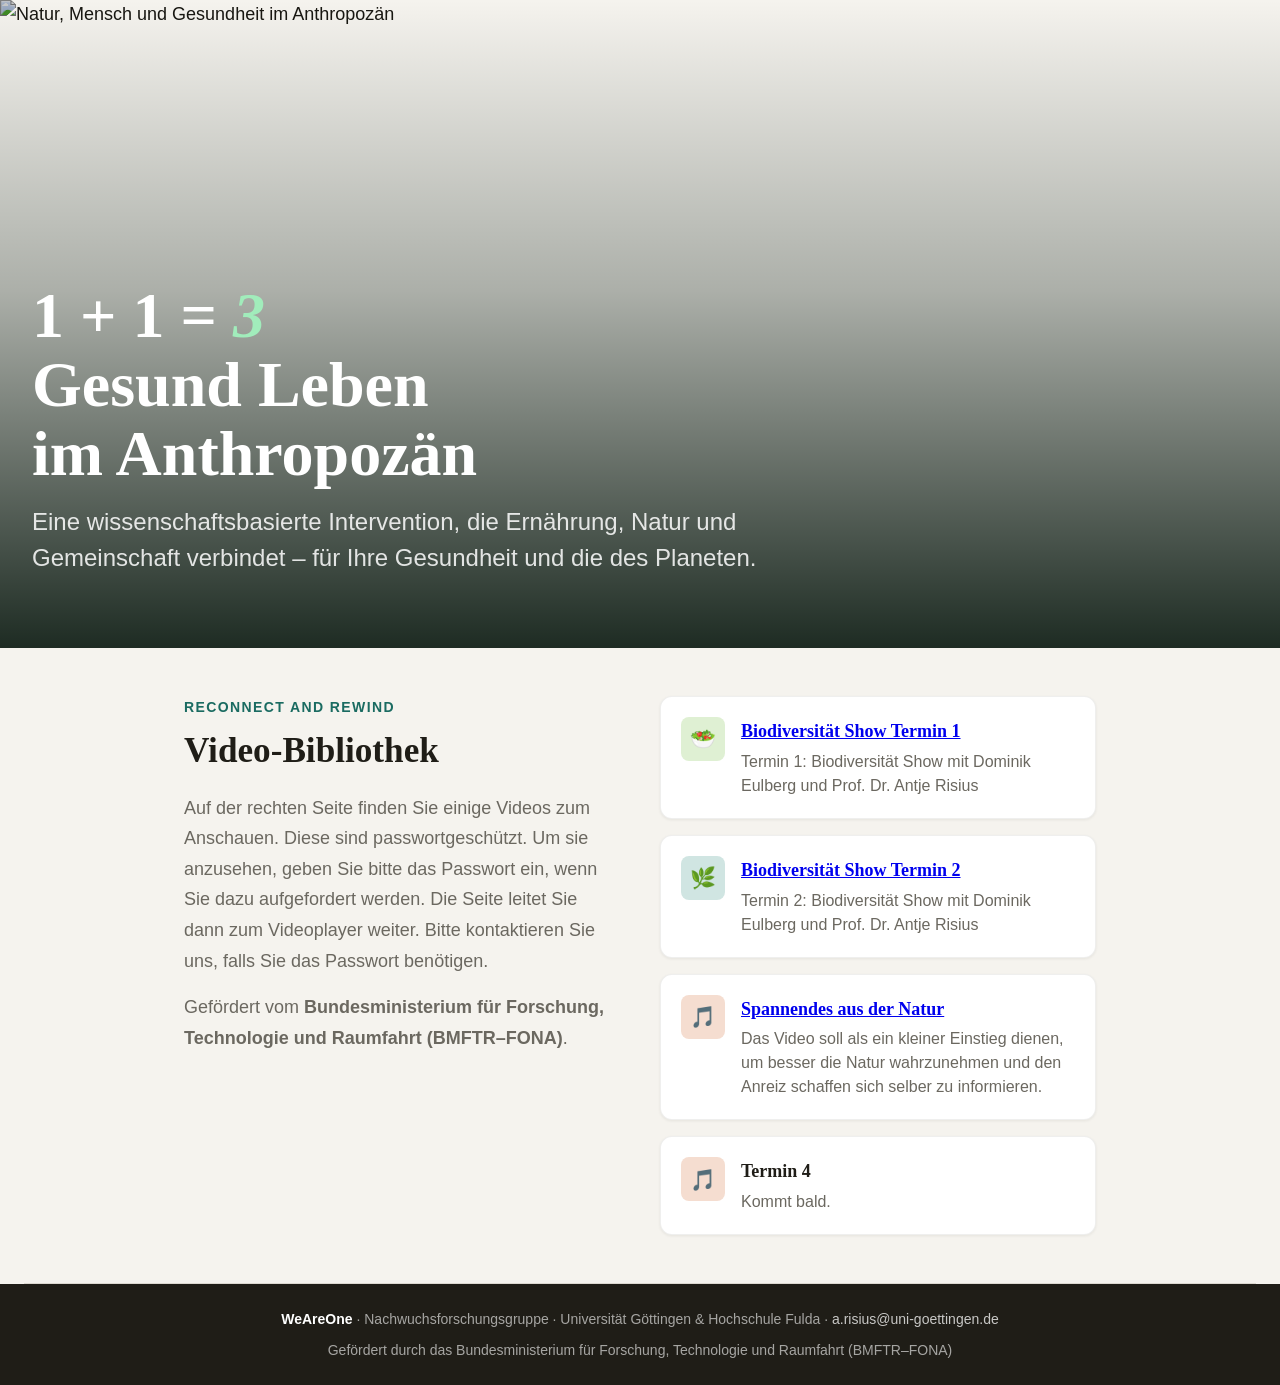
==== content.html @ caf9d74c "video desc" ====
<!DOCTYPE html>
<html lang="de" data-theme="light">
<head>
<meta charset="UTF-8">
<meta name="viewport" content="width=device-width, initial-scale=1.0">
<title>WeAreOne – Gesundheitsintervention</title>
<link href="https://api.fontshare.com/v2/css?f[]=satoshi@400,500,700&f[]=zodiak@400,700&display=swap" rel="stylesheet">
<link rel="stylesheet" href="style.css" />
</head>
<body>



<!-- HERO -->
<header class="hero">
  <img src="https://user-gen-media-assets.s3.amazonaws.com/seedream_images/252a7ba7-819b-456a-b2bd-423b9c95c15f.png"
       alt="Natur, Mensch und Gesundheit im Anthropozän" width="1600" height="900" loading="eager" class="hero-img">
  <div class="hero-overlay"></div>
  <div class="hero-content">
    <h1 class="hero-title">1 + 1 = <em>3</em><br>Gesund Leben<br>im Anthropozän</h1>
    <p class="hero-subtitle">
      Eine wissenschaftsbasierte Intervention, die Ernährung, Natur und Gemeinschaft verbindet –
      für Ihre Gesundheit und die des Planeten.
    </p>
  </div>
</header>


<!-- INTRO SECTION -->
<section class="section">
  <div class="container">
    <div class="intro-grid">
      <div>
        <p class="intro-label">Reconnect and Rewind</p>
        <h2 class="intro-heading">Video-Bibliothek</h2>
        <p class="intro-body">
          Auf der rechten Seite finden Sie einige Videos zum Anschauen. Diese sind passwortgeschützt. Um sie anzusehen,
          geben Sie bitte das Passwort ein, wenn Sie dazu aufgefordert werden. Die Seite leitet Sie dann zum Videoplayer weiter.
          Bitte kontaktieren Sie uns, falls Sie das Passwort benötigen.
        </p>
        <p class="intro-body" style="margin-top: var(--space-4);">
          Gefördert vom <strong>Bundesministerium für Forschung, Technologie und Raumfahrt (BMFTR–FONA)</strong>.
        </p>
      </div>
      <div class="pillars">
        <div class="pillar">
          <div class="pillar-icon green">🥗</div>
          <div>
            <div class="pillar-title"><a href="#" onclick="checkPassword(event)">Biodiversität Show Termin 1</a></div>
            <p class="pillar-desc">Termin 1: Biodiversität Show mit Dominik Eulberg und Prof. Dr. Antje Risius</p>
          </div>
        </div>
        <div class="pillar">
          <div class="pillar-icon teal">🌿</div>
          <div>
            <div class="pillar-title"><a href="#" onclick="checkPassword2(event)">Biodiversität Show Termin 2</a></div>
            <p class="pillar-desc">Termin 2: Biodiversität Show mit Dominik Eulberg und Prof. Dr. Antje Risius</p>
          </div>
        </div>
        <div class="pillar">
          <div class="pillar-icon warm">🎵</div>
          <div>
            <div class="pillar-title"><a href="#" onclick="checkPassword3(event)">Spannendes aus der Natur</a></div>
            <p class="pillar-desc">Das Video soll als ein kleiner Einstieg dienen, um besser die Natur wahrzunehmen und den Anreiz schaffen sich selber zu informieren.</p>
          </div>
        </div>
        <div class="pillar">
          <div class="pillar-icon warm">🎵</div>
          <div>
            <div class="pillar-title">Termin 4</div>
            <p class="pillar-desc">Kommt bald.</p>
          </div>
        </div>
      </div>
    </div>
  </div>
</section>

<div class="divider"></div>



<!-- FOOTER -->
<footer>
  <p>
    <strong>WeAreOne</strong> · Nachwuchsforschungsgruppe · Universität Göttingen &amp; Hochschule Fulda ·
    <a href="mailto:a.risius@uni-goettingen.de">a.risius@uni-goettingen.de</a>
  </p>
  <p style="margin-top: var(--space-2);">
    Gefördert durch das Bundesministerium für Forschung, Technologie und Raumfahrt (BMFTR–FONA)
  </p>
</footer>
<script>
function checkPassword(event) {
  const password = prompt("Bitte geben Sie das Passwort ein:");
  if (password === "anthropocene1737") {
    // ✅ Navigate in the same tab
    window.location.href = "https://hsfulda.cloud.panopto.eu/Panopto/Pages/Viewer.aspx?id=1fa8b777-1af5-4afd-b3e8-b43c00e4a86c";
  } else {
    alert("Falsches Passwort!");
    event.preventDefault();
    return false;
  }
}
function checkPassword2(event) {
  const password = prompt("Bitte geben Sie das Passwort ein:");
  if (password === "anthropocene1737") {
    // ✅ Navigate in the same tab
    window.location.href = "https://hsfulda.cloud.panopto.eu/Panopto/Pages/Viewer.aspx?id=3f9ac0c3-b82e-4378-bddb-b447007d5d59";
  } else {
    alert("Falsches Passwort!");
    event.preventDefault();
    return false;
  }
}
function checkPassword3(event) {
  const password = prompt("Bitte geben Sie das Passwort ein:");
  if (password === "anthropocene1737") {
    // ✅ Navigate in the same tab
    window.location.href = "https://owncloud.gwdg.de/index.php/s/gKMKjrygdSsMNPm";
  } else {
    alert("Falsches Passwort!");
    event.preventDefault();
    return false;
  }
}
</script>
</body>
</html>
---- style.css ----
:root, [data-theme="light"] {
  --color-bg: #f5f3ee;
  --color-surface: #faf9f6;
  --color-surface-2: #ffffff;
  --color-surface-offset: #ede9e2;
  --color-divider: #dcd8d0;
  --color-text: #1f1d17;
  --color-text-muted: #6b6860;
  --color-text-faint: #b0ae9a;
  --color-primary: #1a6b61;
  --color-primary-hover: #14524a;
  --color-primary-highlight: #d0e5e2;
  --color-accent: #5c8f3a;
  --color-accent-light: #dff0d3;
  --color-warm: #c4622e;
  --color-warm-light: #f5ddd0;
  --text-xs: clamp(0.75rem, 0.7rem + 0.25vw, 0.875rem);
  --text-sm: clamp(0.875rem, 0.8rem + 0.35vw, 1rem);
  --text-base: clamp(1rem, 0.95rem + 0.25vw, 1.125rem);
  --text-lg: clamp(1.125rem, 1rem + 0.75vw, 1.5rem);
  --text-xl: clamp(1.5rem, 1.2rem + 1.25vw, 2.25rem);
  --text-2xl: clamp(2rem, 1.2rem + 2.5vw, 3.5rem);
  --text-hero: clamp(2.5rem, 1rem + 4vw, 4rem);
  --space-1: 0.25rem; --space-2: 0.5rem; --space-3: 0.75rem; --space-4: 1rem;
  --space-5: 1.25rem; --space-6: 1.5rem; --space-8: 2rem; --space-10: 2.5rem;
  --space-12: 3rem; --space-16: 4rem; --space-20: 5rem;
  --radius-sm: 0.375rem; --radius-md: 0.5rem; --radius-lg: 0.75rem;
  --radius-xl: 1rem; --radius-2xl: 1.5rem; --radius-full: 9999px;
  --shadow-sm: 0 1px 3px oklch(0.2 0.01 80 / 0.07);
  --shadow-md: 0 4px 14px oklch(0.2 0.01 80 / 0.09);
  --shadow-lg: 0 12px 32px oklch(0.2 0.01 80 / 0.12);
  --font-display: 'Zodiak', Georgia, serif;
  --font-body: 'Satoshi', 'Helvetica Neue', sans-serif;
  --transition-interactive: 180ms cubic-bezier(0.16, 1, 0.3, 1);
}
*, *::before, *::after { box-sizing: border-box; margin: 0; padding: 0; }
html { -webkit-font-smoothing: antialiased; text-rendering: optimizeLegibility; scroll-behavior: smooth; }
body {
  font-family: var(--font-body); font-size: var(--text-base);
  color: var(--color-text); background: var(--color-bg);
  min-height: 100dvh; line-height: 1.6;
}
img, picture, svg { display: block; max-width: 100%; height: auto; }
p, li { text-wrap: pretty; }
h1,h2,h3,h4 { text-wrap: balance; line-height: 1.15; font-family: var(--font-display); }

/* ─── HERO ─── */
.hero {
  position: relative; overflow: hidden;
  min-height: 72vh;
  display: flex; flex-direction: column; justify-content: flex-end;
}
.hero-img {
  position: absolute; inset: 0; width: 100%; height: 100%;
  object-fit: cover; object-position: center top;
  filter: brightness(0.78) saturate(1.1);
}
.hero-overlay {
  position: absolute; inset: 0;
  background: linear-gradient(to top, oklch(0.15 0.04 165 / 0.88) 0%, oklch(0.15 0.04 165 / 0.3) 55%, transparent 100%);
}
.hero-content {
  position: relative; z-index: 2;
  padding: var(--space-12) var(--space-8) var(--space-10);
  max-width: 860px;
}
.hero-badge {
  display: inline-flex; align-items: center; gap: var(--space-2);
  background: oklch(1 0 0 / 0.15); border: 1px solid oklch(1 0 0 / 0.25);
  backdrop-filter: blur(8px);
  color: #fff; font-size: var(--text-xs); font-weight: 500; letter-spacing: 0.08em; text-transform: uppercase;
  padding: var(--space-1) var(--space-3); border-radius: var(--radius-full);
  margin-bottom: var(--space-5);
}
.hero-title {
  font-size: var(--text-hero); color: #fff; font-weight: 700;
  line-height: 1.08; margin-bottom: var(--space-4);
}
.hero-title em { font-style: italic; color: oklch(0.88 0.1 155); }
.hero-subtitle {
  font-size: var(--text-lg); color: oklch(1 0 0 / 0.85);
  font-family: var(--font-body); font-weight: 400; max-width: 60ch;
  line-height: 1.5; margin-bottom: var(--space-8);
}
.hero-meta {
  display: flex; flex-wrap: wrap; gap: var(--space-3);
}
.hero-tag {
  display: flex; align-items: center; gap: var(--space-2);
  background: oklch(1 0 0 / 0.12); backdrop-filter: blur(8px);
  border: 1px solid oklch(1 0 0 / 0.2);
  color: #fff; font-size: var(--text-sm); font-weight: 500;
  padding: var(--space-2) var(--space-4); border-radius: var(--radius-full);
}
.hero-tag svg { width: 14px; height: 14px; flex-shrink: 0; }

/* ─── NAV STRIP ─── */
.nav-strip {
  background: var(--color-primary); color: #fff;
  display: flex; align-items: center; justify-content: center;
  padding: var(--space-3) var(--space-8);
  font-size: var(--text-sm); font-weight: 500;
}
.nav-logo { display: flex; align-items: center; gap: var(--space-3); }
.nav-logo svg { color: #fff; }
.nav-cta {
  background: #fff; color: var(--color-primary);
  padding: var(--space-2) var(--space-5); border-radius: var(--radius-full);
  font-weight: 700; font-size: var(--text-sm); text-decoration: none;
  transition: background var(--transition-interactive);
}
.nav-cta:hover { background: var(--color-primary-highlight); }

/* ─── MAIN CONTENT ─── */
.container { max-width: 960px; margin-inline: auto; padding-inline: var(--space-6); }
.section { padding-block: var(--space-12); }

/* ─── WHAT IS IT ─── */
.intro-grid {
  display: grid; grid-template-columns: 1fr 1fr; gap: var(--space-10);
  align-items: start;
}
.intro-label {
  font-size: var(--text-xs); font-weight: 700; letter-spacing: 0.1em; text-transform: uppercase;
  color: var(--color-primary); margin-bottom: var(--space-3);
}
.intro-heading {
  font-size: var(--text-xl); color: var(--color-text); font-weight: 700;
  margin-bottom: var(--space-5); line-height: 1.2;
}
.intro-body { font-size: var(--text-base); color: var(--color-text-muted); line-height: 1.7; }
.intro-body + .intro-body { margin-top: var(--space-4); }
.pillars { display: flex; flex-direction: column; gap: var(--space-4); }
.pillar {
  display: flex; gap: var(--space-4); align-items: flex-start;
  background: var(--color-surface-2); border-radius: var(--radius-lg);
  padding: var(--space-5); box-shadow: var(--shadow-sm);
  border: 1px solid oklch(from var(--color-text) l c h / 0.07);
}
.pillar-icon {
  flex-shrink: 0; width: 44px; height: 44px; border-radius: var(--radius-md);
  display: flex; align-items: center; justify-content: center;
  font-size: 1.3rem;
}
.pillar-icon.green { background: var(--color-accent-light); }
.pillar-icon.teal  { background: var(--color-primary-highlight); }
.pillar-icon.warm  { background: var(--color-warm-light); }
.pillar-title { font-size: var(--text-base); font-weight: 700; margin-bottom: var(--space-1); font-family: var(--font-display); }
.pillar-desc  { font-size: var(--text-sm); color: var(--color-text-muted); line-height: 1.5; }

/* ─── PROGRAM TIMELINE ─── */
.timeline-section { background: var(--color-surface-offset); }
.section-title {
  font-size: var(--text-xl); font-weight: 700; margin-bottom: var(--space-2);
  color: var(--color-text);
}
.section-sub {
  font-size: var(--text-base); color: var(--color-text-muted);
  margin-bottom: var(--space-10); max-width: 60ch;
}
.timeline {
  display: grid; grid-template-columns: repeat(auto-fill, minmax(min(220px, 100%), 1fr));
  gap: var(--space-4);
}
.week-card {
  background: var(--color-surface-2); border-radius: var(--radius-xl);
  padding: var(--space-5); box-shadow: var(--shadow-sm);
  border: 1px solid oklch(from var(--color-text) l c h / 0.07);
  position: relative; overflow: hidden;
}
.week-card::before {
  content: ''; position: absolute; top: 0; left: 0; right: 0; height: 3px;
  background: var(--bar-color, var(--color-primary));
}
.week-num {
  font-size: var(--text-xs); font-weight: 700; letter-spacing: 0.08em;
  text-transform: uppercase; color: var(--color-text-faint); margin-bottom: var(--space-2);
}
.week-title {
  font-size: var(--text-base); font-weight: 700; font-family: var(--font-display);
  margin-bottom: var(--space-2); color: var(--color-text);
}
.week-desc { font-size: var(--text-sm); color: var(--color-text-muted); line-height: 1.5; }

/* ─── WHO + WHY STRIP ─── */
.two-col { display: grid; grid-template-columns: 1fr 1fr; gap: var(--space-8); }
.info-card {
  background: var(--color-surface-2); border-radius: var(--radius-2xl);
  padding: var(--space-8); box-shadow: var(--shadow-md);
  border: 1px solid oklch(from var(--color-text) l c h / 0.07);
}
.info-card-icon { font-size: 2rem; margin-bottom: var(--space-4); }
.info-card-title { font-size: var(--text-lg); font-weight: 700; margin-bottom: var(--space-4); }
.checklist { list-style: none; display: flex; flex-direction: column; gap: var(--space-3); }
.checklist li {
  display: flex; align-items: flex-start; gap: var(--space-3);
  font-size: var(--text-sm); color: var(--color-text-muted); line-height: 1.5;
}
.checklist li::before {
  content: '✓'; flex-shrink: 0; width: 20px; height: 20px;
  background: var(--color-primary-highlight); color: var(--color-primary);
  border-radius: var(--radius-full); font-size: 11px; font-weight: 800;
  display: flex; align-items: center; justify-content: center; margin-top: 1px;
}

/* ─── QUOTE ─── */
.quote-section {
  background: var(--color-primary); color: #fff;
  padding-block: var(--space-12);
}
.quote-text {
  font-size: var(--text-xl); font-family: var(--font-display);
  font-style: italic; font-weight: 400; line-height: 1.45;
  max-width: 760px; margin-inline: auto; text-align: center;
  margin-bottom: var(--space-5);
}
.quote-text em { color: oklch(0.88 0.1 155); font-style: normal; font-weight: 700; }
.quote-source {
  text-align: center; font-size: var(--text-sm); color: oklch(1 0 0 / 0.6);
  font-weight: 500;
}

/* ─── TEAM ─── */
.team-grid { display: grid; grid-template-columns: repeat(3, 1fr); gap: var(--space-6); }
.team-card {
  text-align: center;
  background: var(--color-surface-2); border-radius: var(--radius-xl);
  padding: var(--space-6); box-shadow: var(--shadow-sm);
  border: 1px solid oklch(from var(--color-text) l c h / 0.07);
}
.team-avatar img {
  width: 150px;
  height: 150px;
  border-radius: 50%; /* Makes it circular */
  object-fit: cover; /* Crops image to fit */
  border: 2px solid #1a6b61;
  align-items: center;
  display: flex;
  justify-content: center;
  margin: 0 auto var(--space-3);
}
.team-name { font-size: var(--text-base); font-weight: 700; margin-bottom: var(--space-1); }
.team-role { font-size: var(--text-xs); color: var(--color-text-muted); text-transform: uppercase; letter-spacing: 0.06em; }

/* ─── CTA SECTION ─── */
.cta-section {
  background: linear-gradient(135deg, var(--color-surface-offset) 0%, var(--color-primary-highlight) 100%);
  border-radius: var(--radius-2xl); padding: var(--space-12) var(--space-10);
  text-align: center; margin: var(--space-12) var(--space-6) var(--space-16);
  box-shadow: var(--shadow-lg);
}
.cta-label {
  font-size: var(--text-xs); font-weight: 700; letter-spacing: 0.1em;
  text-transform: uppercase; color: var(--color-primary); margin-bottom: var(--space-3);
}
.cta-heading { font-size: var(--text-2xl); font-weight: 700; margin-bottom: var(--space-4); line-height: 1.1; }
.cta-sub { font-size: var(--text-base); color: var(--color-text-muted); max-width: 52ch; margin-inline: auto; margin-bottom: var(--space-8); }
.cta-buttons { display: flex; gap: var(--space-4); justify-content: center; flex-wrap: wrap; }
.btn-primary {
  background: var(--color-primary); color: #fff;
  padding: var(--space-4) var(--space-8); border-radius: var(--radius-full);
  font-size: var(--text-base); font-weight: 700; text-decoration: none; cursor: pointer;
  transition: background var(--transition-interactive), box-shadow var(--transition-interactive);
  box-shadow: 0 4px 16px oklch(from var(--color-primary) l c h / 0.35);
}
.btn-primary:hover { background: var(--color-primary-hover); box-shadow: 0 6px 20px oklch(from var(--color-primary) l c h / 0.45); }
.btn-secondary {
  background: transparent; color: var(--color-text);
  padding: var(--space-4) var(--space-8); border-radius: var(--radius-full);
  font-size: var(--text-base); font-weight: 600; text-decoration: none; cursor: pointer;
  border: 2px solid oklch(from var(--color-text) l c h / 0.2);
  transition: border-color var(--transition-interactive), background var(--transition-interactive);
}
.btn-secondary:hover { border-color: var(--color-primary); background: var(--color-primary-highlight); }

.contact-info { display: flex; gap: var(--space-8); justify-content: center; flex-wrap: wrap; margin-top: var(--space-6); }
.contact-item { display: flex; align-items: center; gap: var(--space-2); font-size: var(--text-sm); color: var(--color-text-muted); }
.contact-item strong { color: var(--color-text); }

/* ─── IMPULSE GRID ─── */
.impulse-grid {
  display: grid; grid-template-columns: repeat(auto-fill, minmax(min(220px, 100%), 1fr));
  gap: var(--space-5);
}
.impulse-card {
  background: var(--color-surface-2); border-radius: var(--radius-xl);
  padding: var(--space-6); box-shadow: var(--shadow-sm);
  border: 1px solid oklch(from var(--color-text) l c h / 0.07);
  display: flex; flex-direction: column; gap: var(--space-3);
}
.impulse-icon {
  width: 48px; height: 48px; border-radius: var(--radius-lg);
  display: flex; align-items: center; justify-content: center;
  font-size: 1.4rem; flex-shrink: 0;
}
.impulse-title {
  font-size: var(--text-base); font-weight: 700;
  font-family: var(--font-display); color: var(--color-text);
}
.impulse-desc {
  font-size: var(--text-sm); color: var(--color-text-muted);
  line-height: 1.6;
}

/* ─── FOOTER ─── */
footer {
  background: var(--color-text); color: oklch(1 0 0 / 0.6);
  text-align: center; padding: var(--space-6) var(--space-8);
  font-size: var(--text-xs);
}
footer a { color: oklch(1 0 0 / 0.75); text-decoration: none; }
footer strong { color: #fff; }

/* ─── DIVIDER ─── */
.divider { height: 1px; background: var(--color-divider); margin: 0 var(--space-6); }

/* ─── RESPONSIVE ─── */
@media (max-width: 768px) {
  .intro-grid { grid-template-columns: 1fr; gap: var(--space-8); }
  .two-col { grid-template-columns: 1fr; }
  .team-grid { grid-template-columns: 1fr 1fr; }
  .hero-content { padding: var(--space-8) var(--space-6) var(--space-8); }
  .cta-section { padding: var(--space-8) var(--space-6); margin: var(--space-8) var(--space-4) var(--space-12); }
  .nav-strip { flex-direction: column; gap: var(--space-3); text-align: center; }
}
@media (max-width: 480px) {
  .team-grid { grid-template-columns: 1fr; }
  .timeline { grid-template-columns: 1fr; }
}
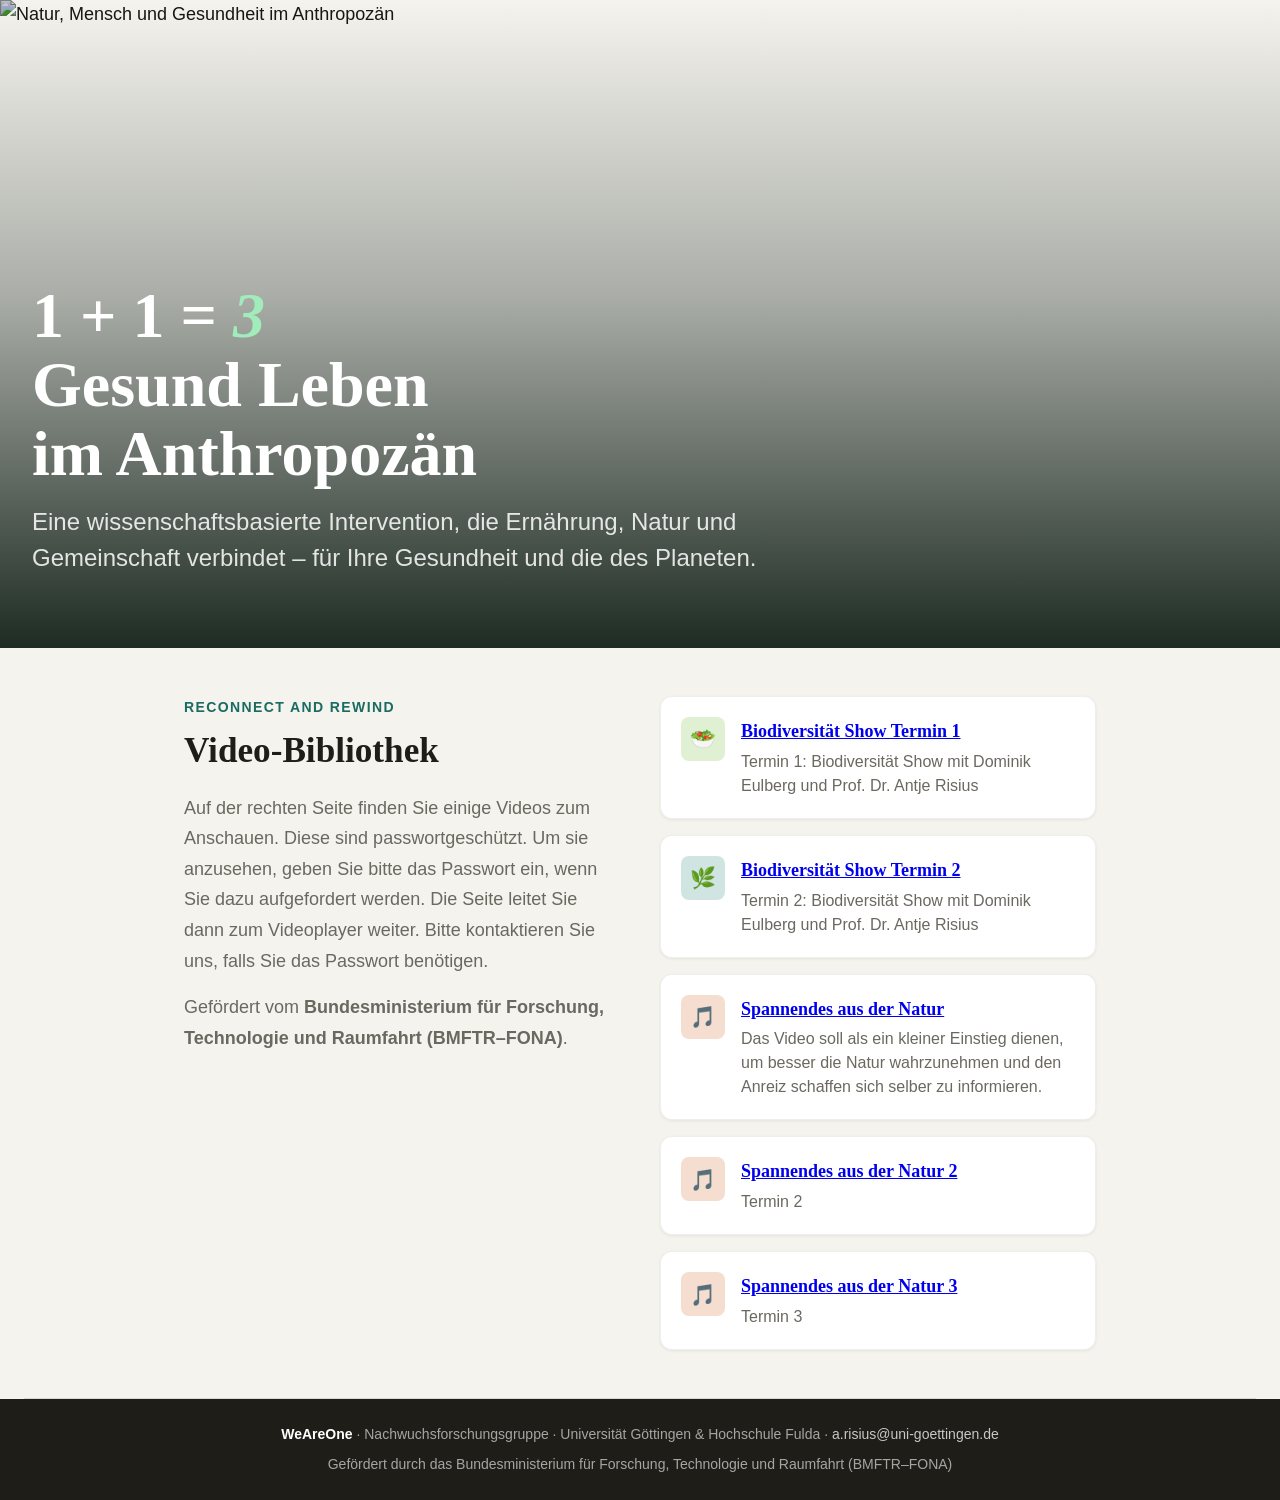
==== commit e43e1cf2: "videos 4 and 5" ====
--- a/content.html
+++ b/content.html
@@ -46,30 +46,38 @@
         <div class="pillar">
           <div class="pillar-icon green">🥗</div>
           <div>
-            <div class="pillar-title"><a href="#" onclick="checkPassword(event)">Biodiversität Show Termin 1</a></div>
+            <div class="pillar-title"><a href="#" onclick='checkPassword(event, "https://hsfulda.cloud.panopto.eu/Panopto/Pages/Viewer.aspx?id=1fa8b777-1af5-4afd-b3e8-b43c00e4a86c")'>Biodiversität Show Termin 1</a></div>
             <p class="pillar-desc">Termin 1: Biodiversität Show mit Dominik Eulberg und Prof. Dr. Antje Risius</p>
           </div>
         </div>
         <div class="pillar">
           <div class="pillar-icon teal">🌿</div>
           <div>
-            <div class="pillar-title"><a href="#" onclick="checkPassword2(event)">Biodiversität Show Termin 2</a></div>
+            <div class="pillar-title"><a href="#" onclick='checkPassword(event, "https://hsfulda.cloud.panopto.eu/Panopto/Pages/Viewer.aspx?id=3f9ac0c3-b82e-4378-bddb-b447007d5d59")'>Biodiversität Show Termin 2</a></div>
             <p class="pillar-desc">Termin 2: Biodiversität Show mit Dominik Eulberg und Prof. Dr. Antje Risius</p>
           </div>
         </div>
         <div class="pillar">
           <div class="pillar-icon warm">🎵</div>
           <div>
-            <div class="pillar-title"><a href="#" onclick="checkPassword3(event)">Spannendes aus der Natur</a></div>
+            <div class="pillar-title"><a href="#" onclick='checkPassword(event, "https://owncloud.gwdg.de/index.php/s/gKMKjrygdSsMNPm")'>Spannendes aus der Natur</a></div>
             <p class="pillar-desc">Das Video soll als ein kleiner Einstieg dienen, um besser die Natur wahrzunehmen und den Anreiz schaffen sich selber zu informieren.</p>
           </div>
         </div>
         <div class="pillar">
           <div class="pillar-icon warm">🎵</div>
           <div>
-            <div class="pillar-title">Termin 4</div>
-            <p class="pillar-desc">Kommt bald.</p>
+            <div class="pillar-title"><a href="#" onclick='checkPassword(event, "https://owncloud.gwdg.de/index.php/s/OPzbiiWZWq8NFUa")'>Spannendes aus der Natur 2</a></div>
+            <p class="pillar-desc">Termin 2</p>
           </div>
+        </div>
+        <div class="pillar">
+          <div class="pillar-icon warm">🎵</div>
+          <div>
+            <div class="pillar-title"><a href="#" onclick='checkPassword(event, "https://owncloud.gwdg.de/index.php/s/zUx7QQF8541b2wa")'>Spannendes aus der Natur 3</a></div>
+            <p class="pillar-desc">Termin 3</p>
+          </div>
+        </div>
         </div>
       </div>
     </div>
@@ -91,33 +99,11 @@
   </p>
 </footer>
 <script>
-function checkPassword(event) {
+function checkPassword(event, url) {
   const password = prompt("Bitte geben Sie das Passwort ein:");
   if (password === "anthropocene1737") {
     // ✅ Navigate in the same tab
-    window.location.href = "https://hsfulda.cloud.panopto.eu/Panopto/Pages/Viewer.aspx?id=1fa8b777-1af5-4afd-b3e8-b43c00e4a86c";
-  } else {
-    alert("Falsches Passwort!");
-    event.preventDefault();
-    return false;
-  }
-}
-function checkPassword2(event) {
-  const password = prompt("Bitte geben Sie das Passwort ein:");
-  if (password === "anthropocene1737") {
-    // ✅ Navigate in the same tab
-    window.location.href = "https://hsfulda.cloud.panopto.eu/Panopto/Pages/Viewer.aspx?id=3f9ac0c3-b82e-4378-bddb-b447007d5d59";
-  } else {
-    alert("Falsches Passwort!");
-    event.preventDefault();
-    return false;
-  }
-}
-function checkPassword3(event) {
-  const password = prompt("Bitte geben Sie das Passwort ein:");
-  if (password === "anthropocene1737") {
-    // ✅ Navigate in the same tab
-    window.location.href = "https://owncloud.gwdg.de/index.php/s/gKMKjrygdSsMNPm";
+    window.location.href = url;
   } else {
     alert("Falsches Passwort!");
     event.preventDefault();
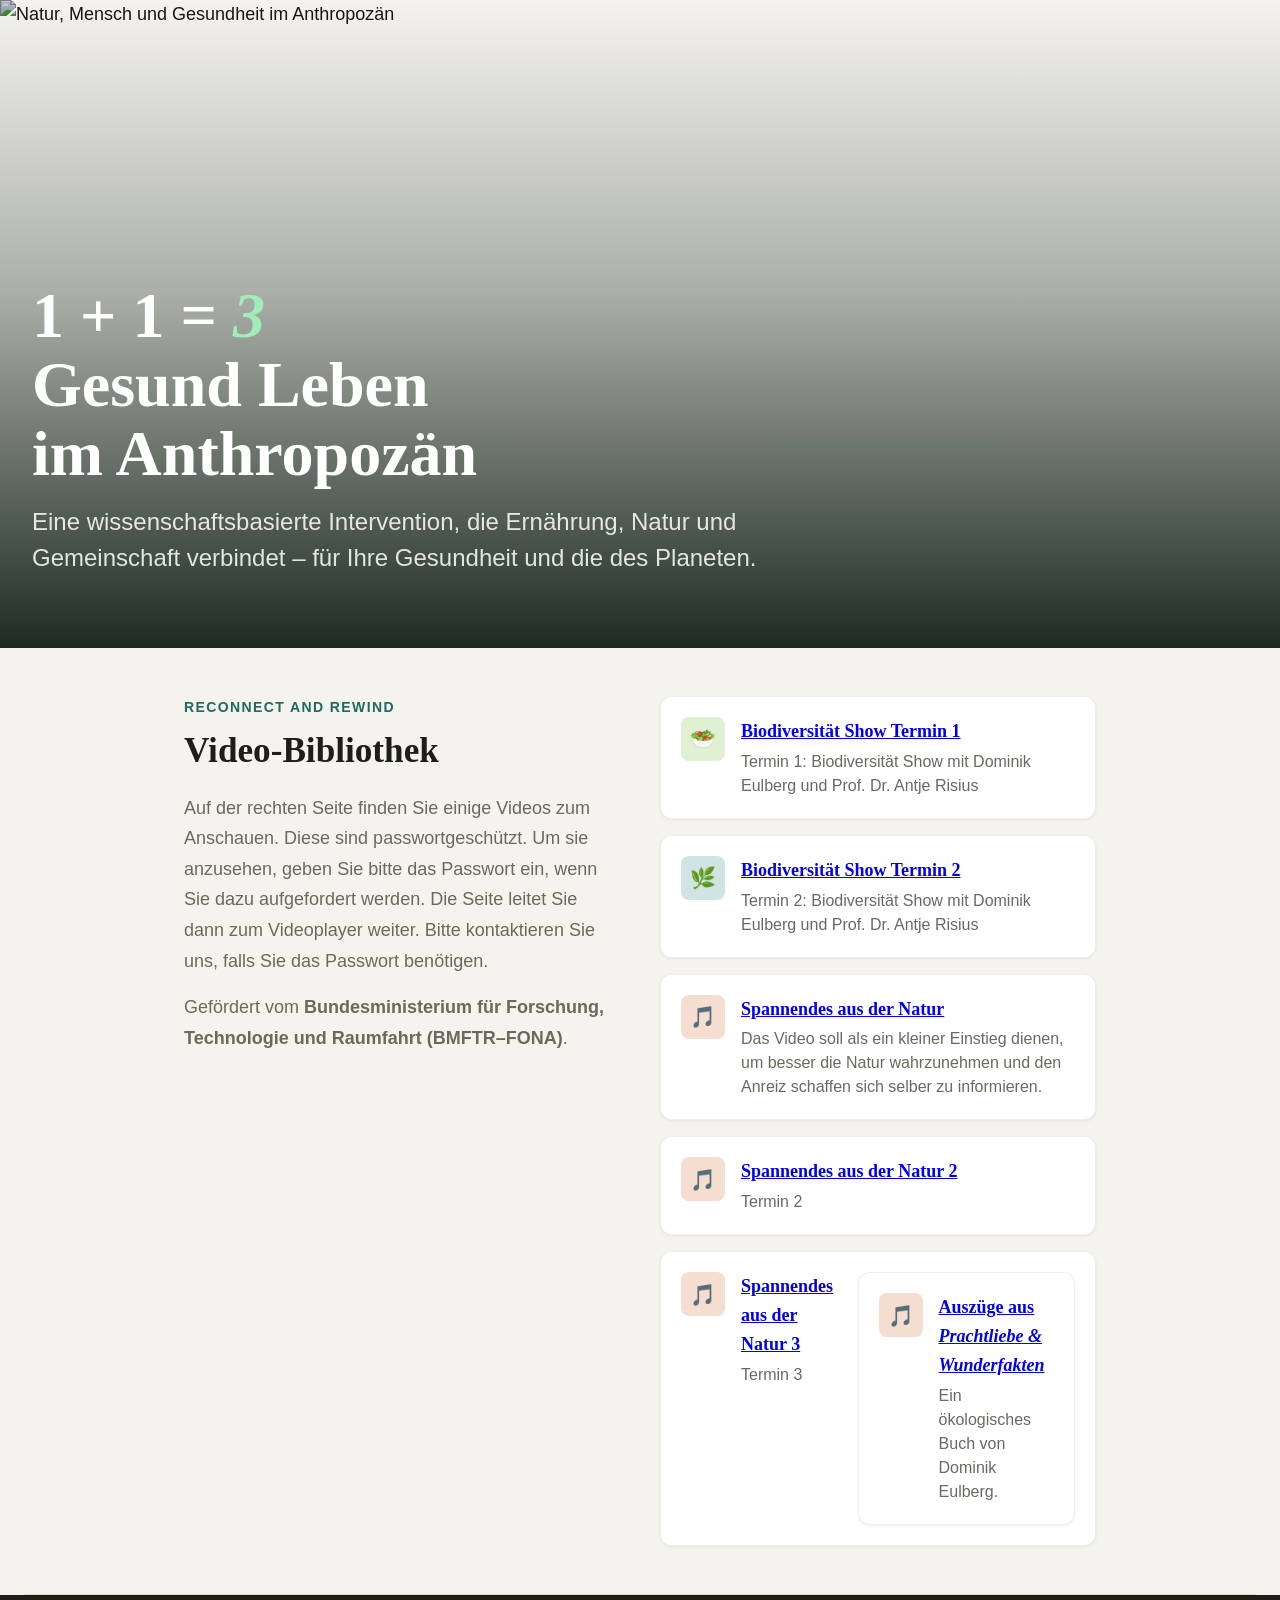
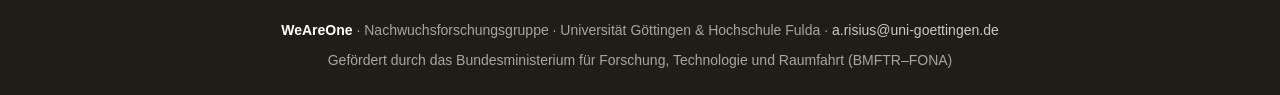
==== commit a7f8f56d: "Dominik's buch" ====
--- a/content.html
+++ b/content.html
@@ -77,6 +77,12 @@
             <div class="pillar-title"><a href="#" onclick='checkPassword(event, "https://owncloud.gwdg.de/index.php/s/zUx7QQF8541b2wa")'>Spannendes aus der Natur 3</a></div>
             <p class="pillar-desc">Termin 3</p>
           </div>
+        <div class="pillar">
+          <div class="pillar-icon warm">🎵</div>
+          <div>
+            <div class="pillar-title"><a href="#" onclick='checkPassword(event, "https://owncloud.gwdg.de/index.php/s/eGaRdmTzufpuLlc")'>Auszüge aus <i>Prachtliebe & Wunderfakten</i></a></div>
+            <p class="pillar-desc">Ein ökologisches Buch von Dominik Eulberg.</p>
+          </div>
         </div>
         </div>
       </div>
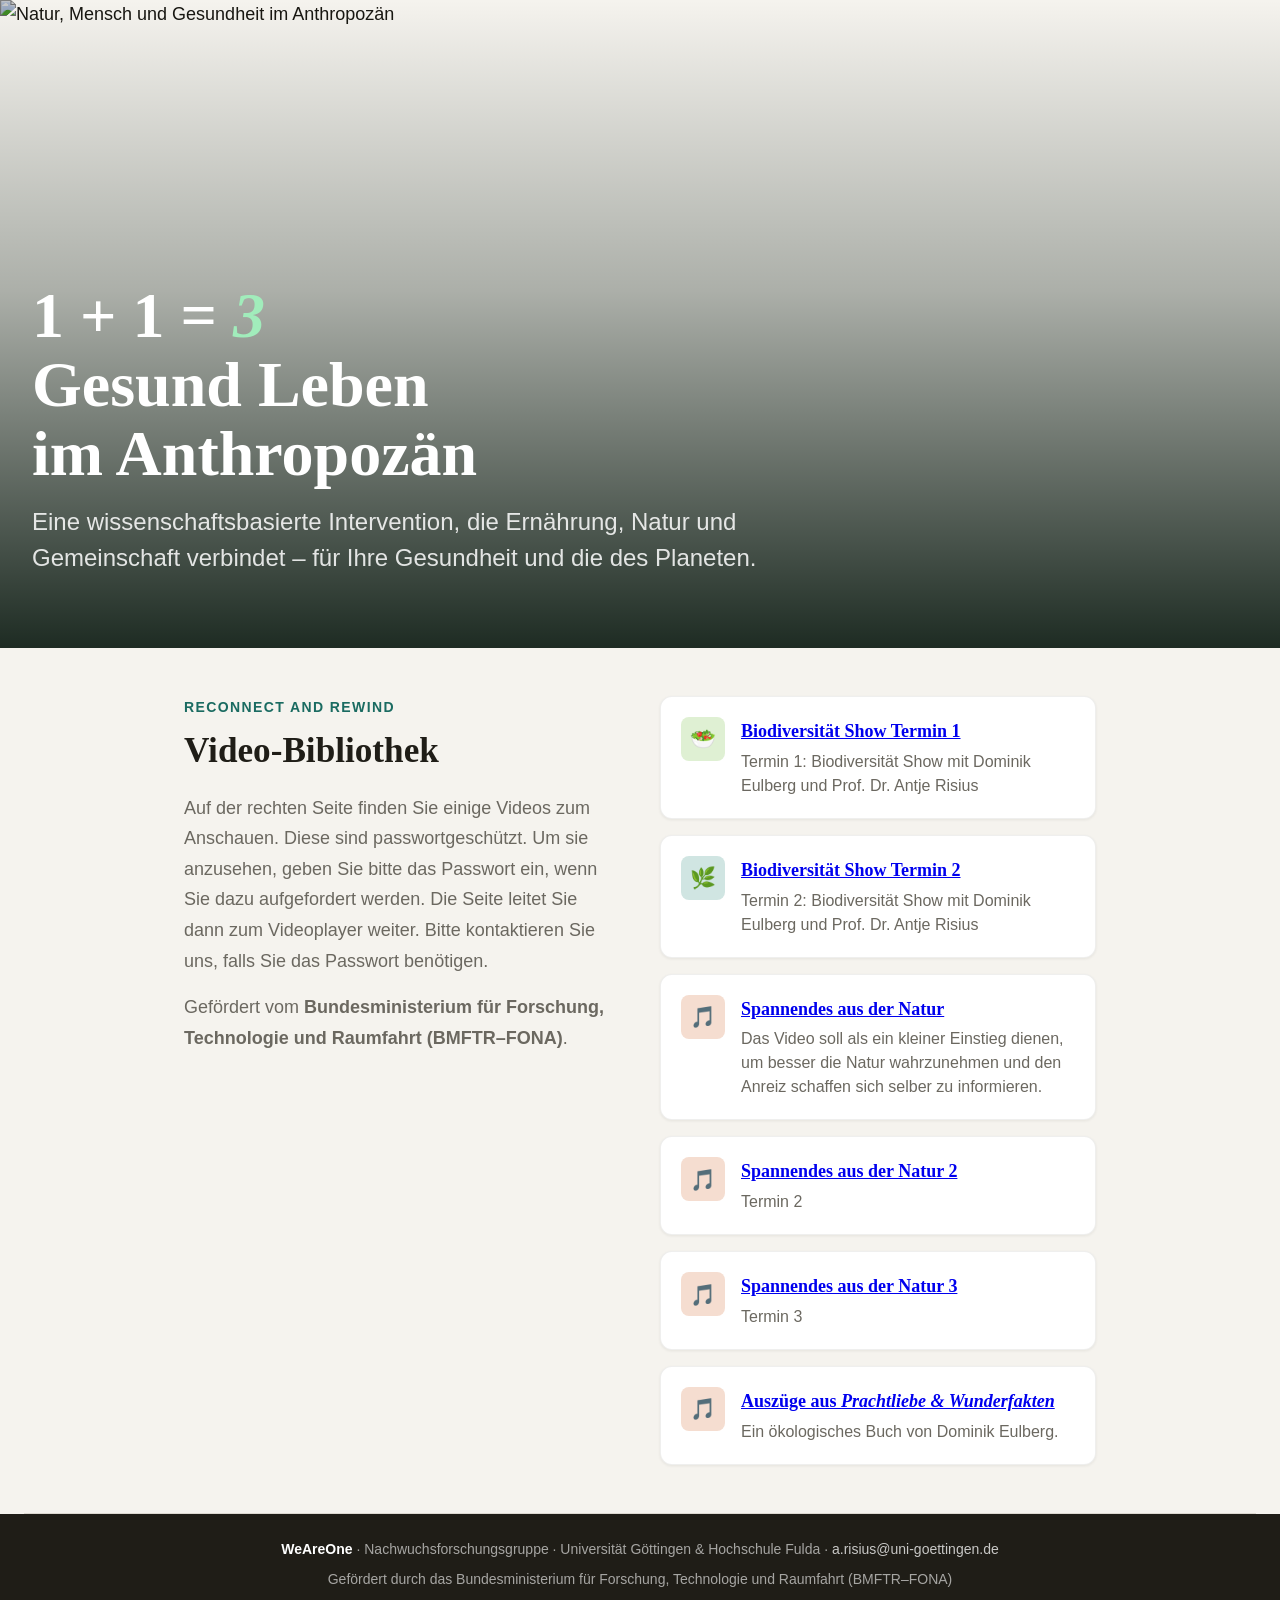
==== commit c09982cb: "fixed bubble issue" ====
--- a/content.html
+++ b/content.html
@@ -77,13 +77,13 @@
             <div class="pillar-title"><a href="#" onclick='checkPassword(event, "https://owncloud.gwdg.de/index.php/s/zUx7QQF8541b2wa")'>Spannendes aus der Natur 3</a></div>
             <p class="pillar-desc">Termin 3</p>
           </div>
+        </div>
         <div class="pillar">
           <div class="pillar-icon warm">🎵</div>
           <div>
             <div class="pillar-title"><a href="#" onclick='checkPassword(event, "https://owncloud.gwdg.de/index.php/s/eGaRdmTzufpuLlc")'>Auszüge aus <i>Prachtliebe & Wunderfakten</i></a></div>
             <p class="pillar-desc">Ein ökologisches Buch von Dominik Eulberg.</p>
           </div>
-        </div>
         </div>
       </div>
     </div>
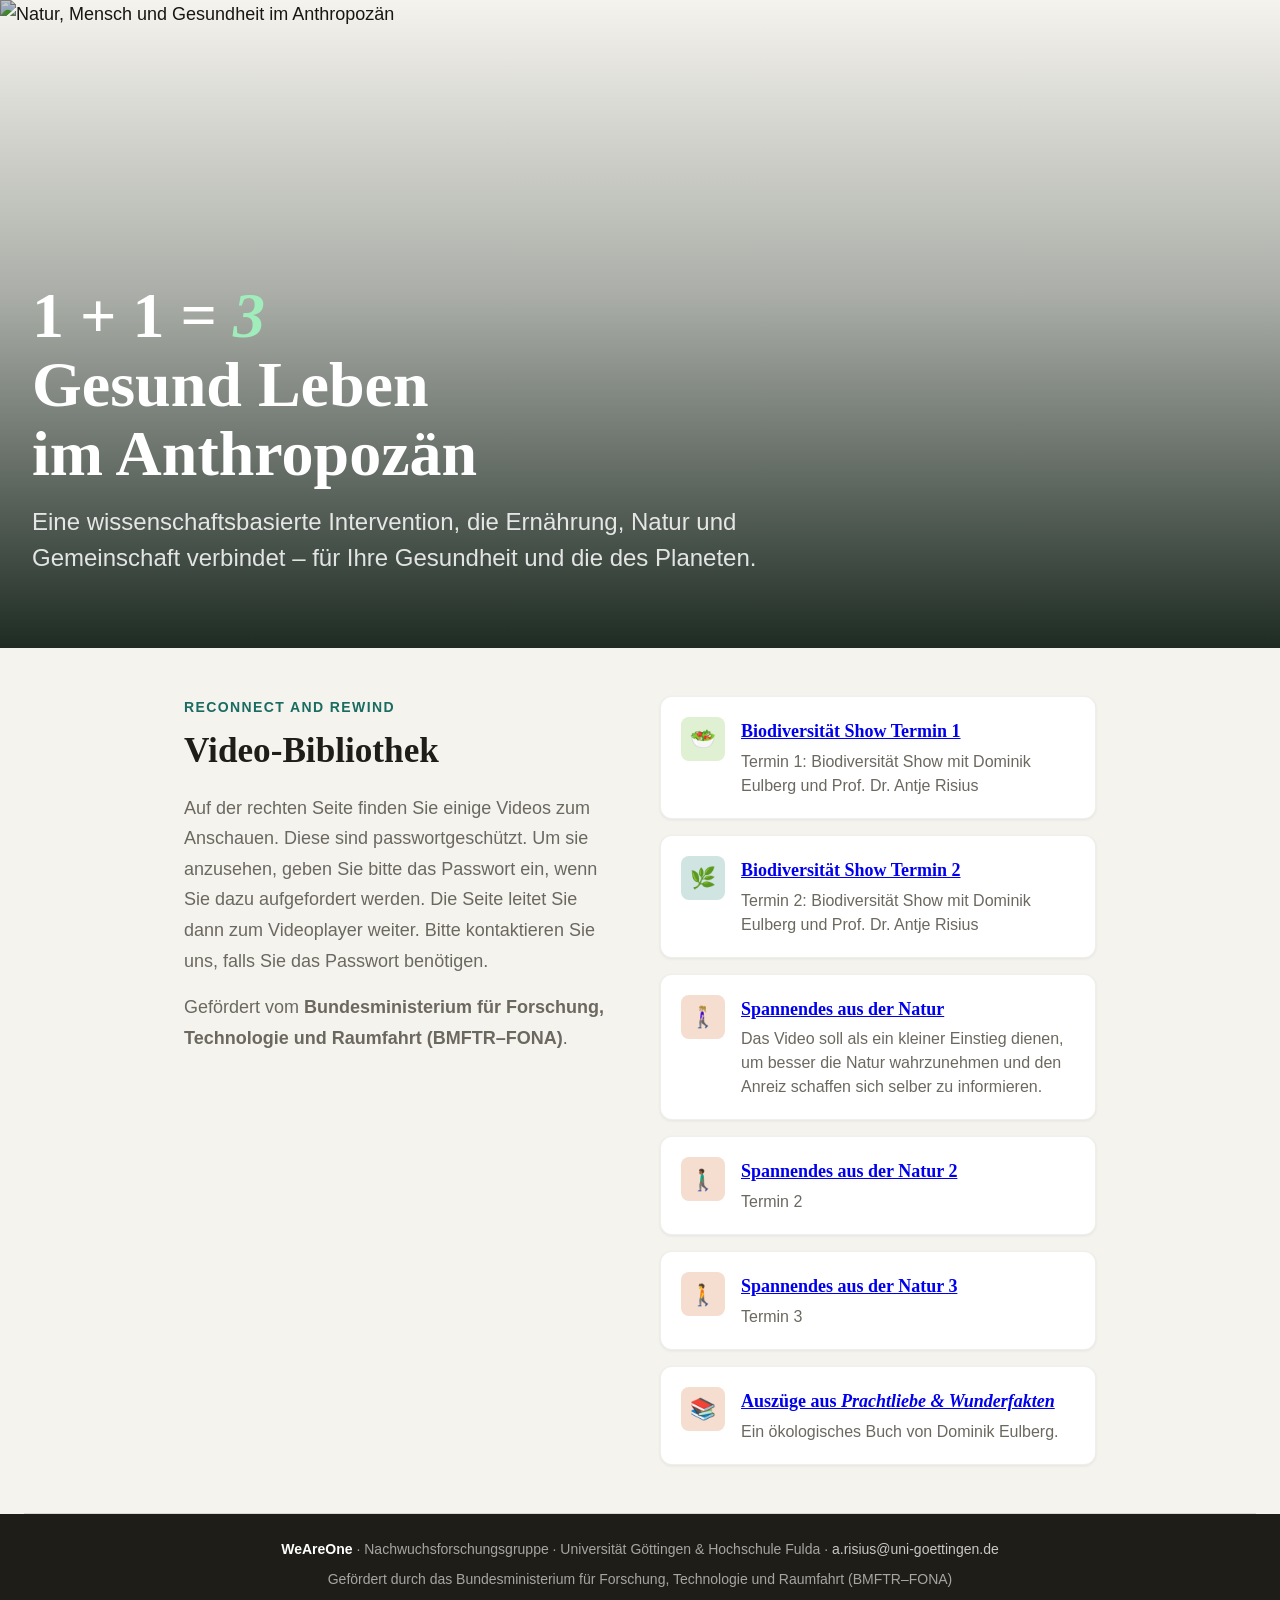
==== commit 04b338cd: "emojis" ====
--- a/content.html
+++ b/content.html
@@ -58,28 +58,28 @@
           </div>
         </div>
         <div class="pillar">
-          <div class="pillar-icon warm">🎵</div>
+          <div class="pillar-icon warm">🚶🏼‍♀️</div>
           <div>
             <div class="pillar-title"><a href="#" onclick='checkPassword(event, "https://owncloud.gwdg.de/index.php/s/gKMKjrygdSsMNPm")'>Spannendes aus der Natur</a></div>
             <p class="pillar-desc">Das Video soll als ein kleiner Einstieg dienen, um besser die Natur wahrzunehmen und den Anreiz schaffen sich selber zu informieren.</p>
           </div>
         </div>
         <div class="pillar">
-          <div class="pillar-icon warm">🎵</div>
+          <div class="pillar-icon warm">🚶🏾‍♂️</div>
           <div>
             <div class="pillar-title"><a href="#" onclick='checkPassword(event, "https://owncloud.gwdg.de/index.php/s/OPzbiiWZWq8NFUa")'>Spannendes aus der Natur 2</a></div>
             <p class="pillar-desc">Termin 2</p>
           </div>
         </div>
         <div class="pillar">
-          <div class="pillar-icon warm">🎵</div>
+          <div class="pillar-icon warm">🚶</div>
           <div>
             <div class="pillar-title"><a href="#" onclick='checkPassword(event, "https://owncloud.gwdg.de/index.php/s/zUx7QQF8541b2wa")'>Spannendes aus der Natur 3</a></div>
             <p class="pillar-desc">Termin 3</p>
           </div>
         </div>
         <div class="pillar">
-          <div class="pillar-icon warm">🎵</div>
+          <div class="pillar-icon warm">📚</div>
           <div>
             <div class="pillar-title"><a href="#" onclick='checkPassword(event, "https://owncloud.gwdg.de/index.php/s/eGaRdmTzufpuLlc")'>Auszüge aus <i>Prachtliebe & Wunderfakten</i></a></div>
             <p class="pillar-desc">Ein ökologisches Buch von Dominik Eulberg.</p>
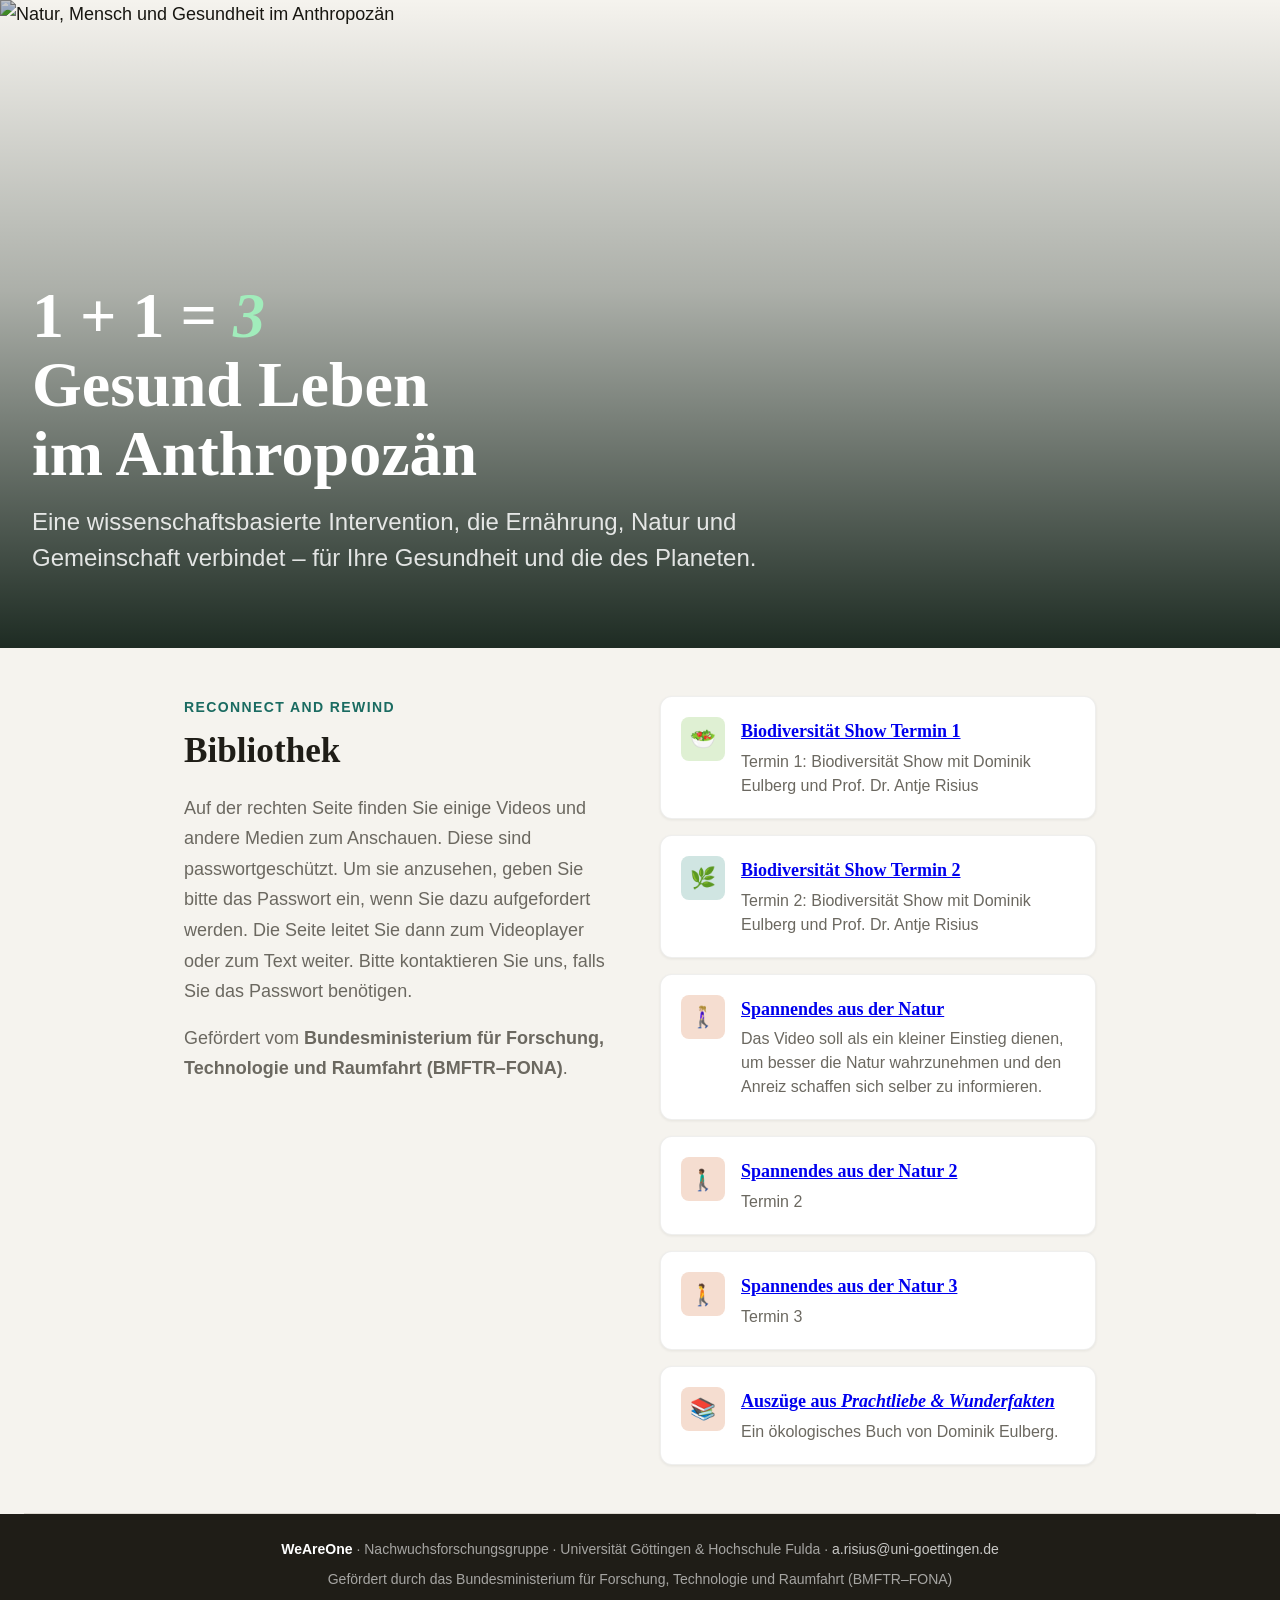
==== commit 94172d28: "media library tweaks" ====
--- a/content.html
+++ b/content.html
@@ -32,10 +32,10 @@
     <div class="intro-grid">
       <div>
         <p class="intro-label">Reconnect and Rewind</p>
-        <h2 class="intro-heading">Video-Bibliothek</h2>
+        <h2 class="intro-heading">Bibliothek</h2>
         <p class="intro-body">
-          Auf der rechten Seite finden Sie einige Videos zum Anschauen. Diese sind passwortgeschützt. Um sie anzusehen,
-          geben Sie bitte das Passwort ein, wenn Sie dazu aufgefordert werden. Die Seite leitet Sie dann zum Videoplayer weiter.
+          Auf der rechten Seite finden Sie einige Videos und andere Medien zum Anschauen. Diese sind passwortgeschützt. Um sie anzusehen,
+          geben Sie bitte das Passwort ein, wenn Sie dazu aufgefordert werden. Die Seite leitet Sie dann zum Videoplayer oder zum Text weiter.
           Bitte kontaktieren Sie uns, falls Sie das Passwort benötigen.
         </p>
         <p class="intro-body" style="margin-top: var(--space-4);">
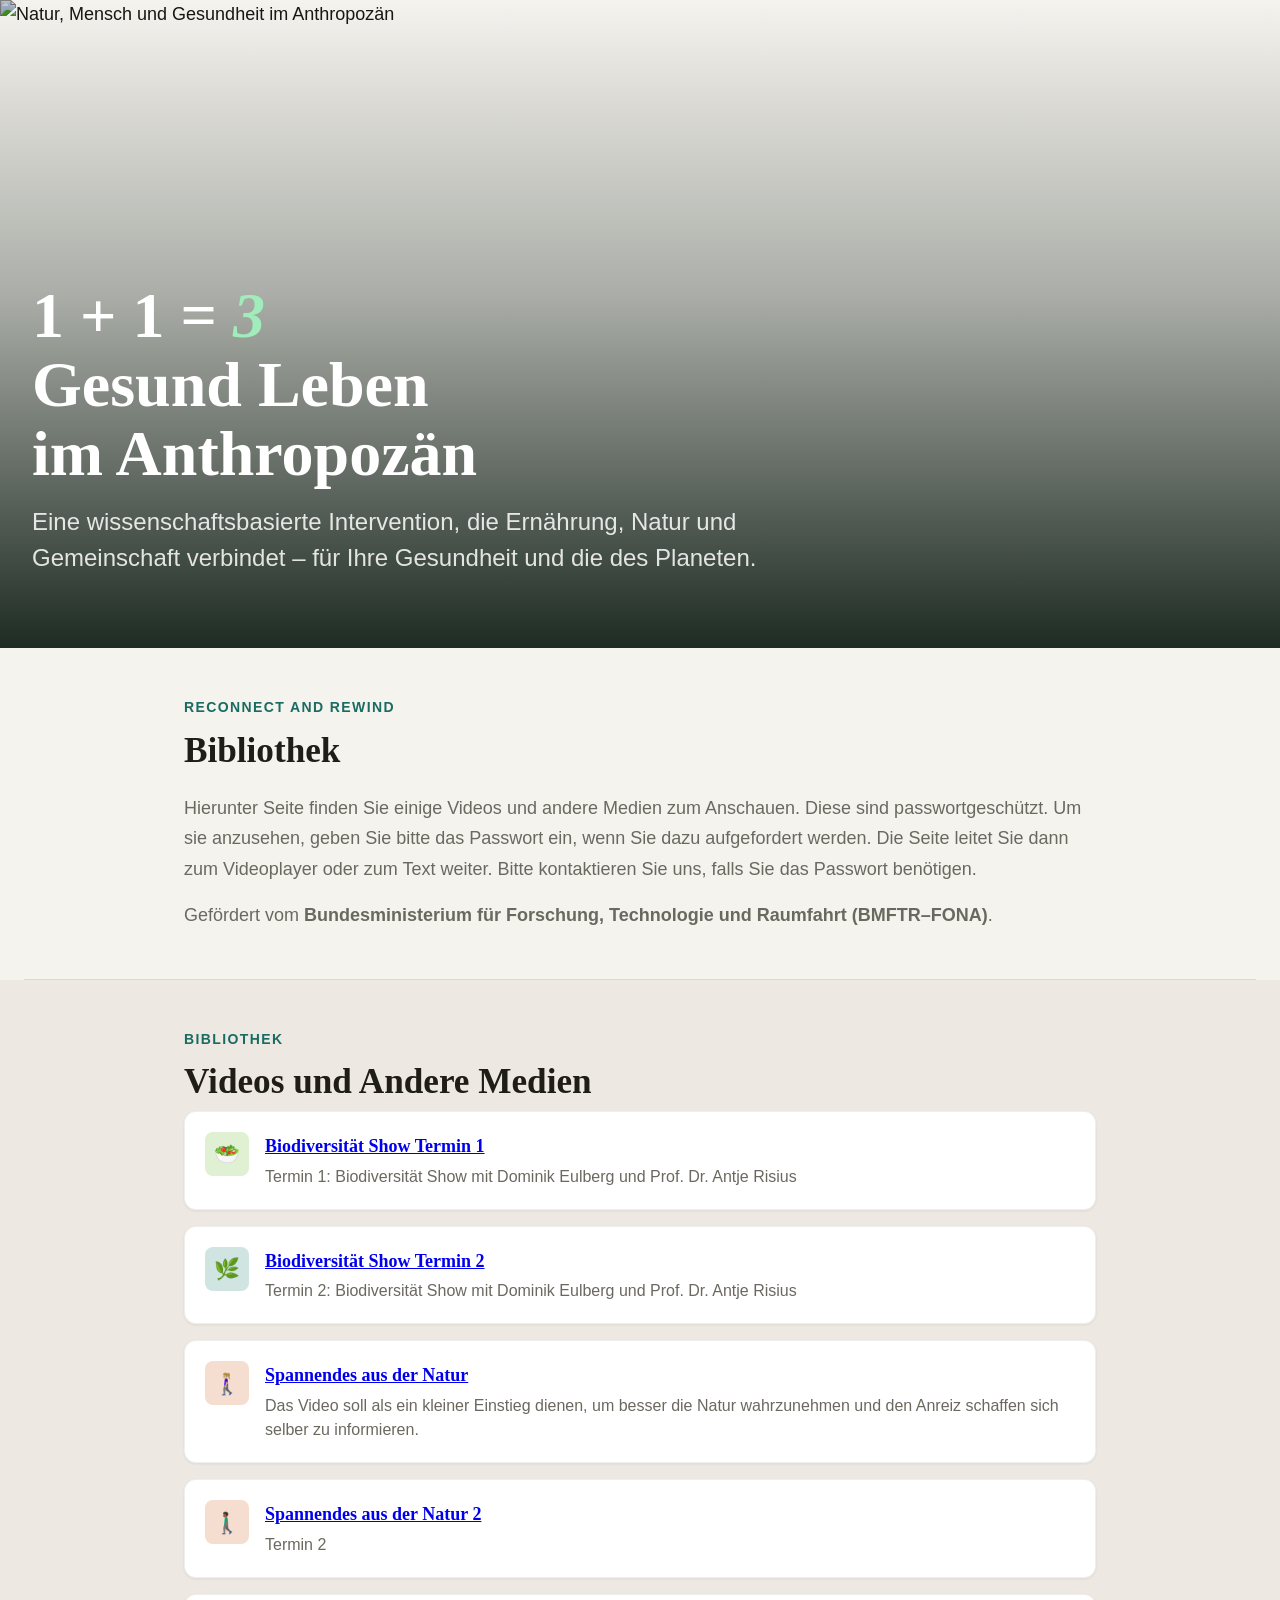
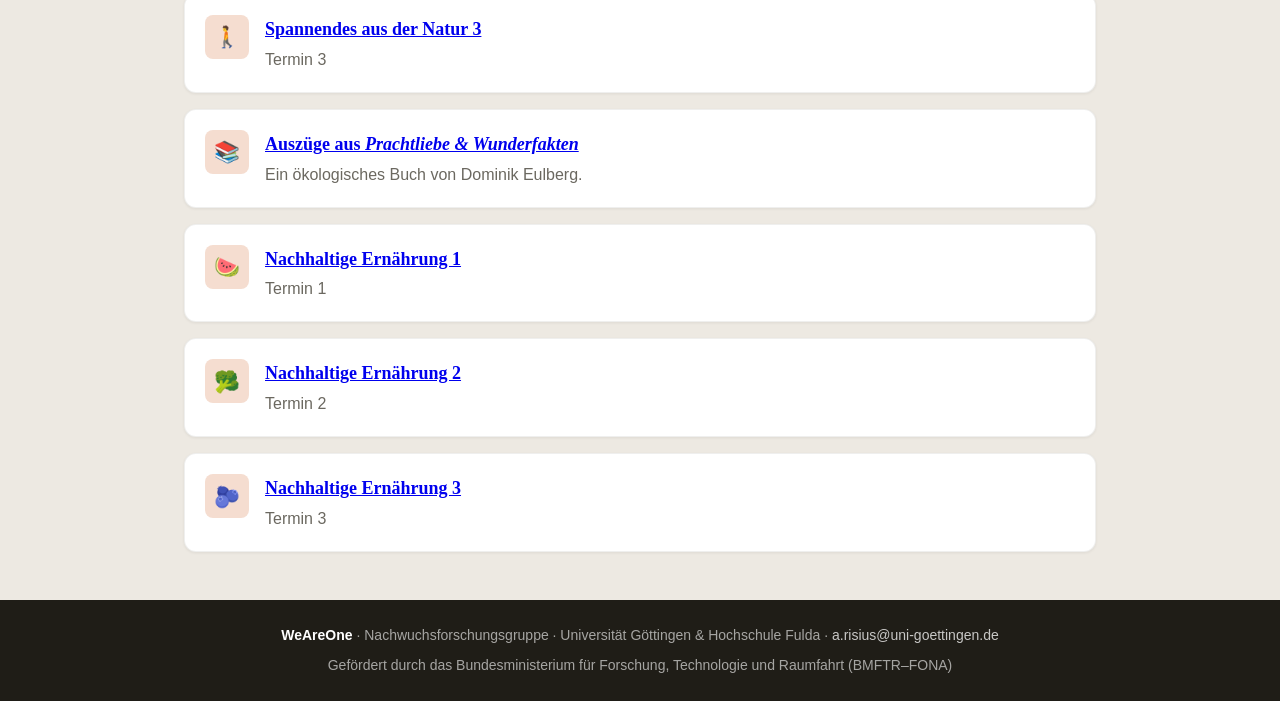
==== commit 28b6249a: "new episodes of nachhaltige ernährung" ====
--- a/content.html
+++ b/content.html
@@ -29,19 +29,28 @@
 <!-- INTRO SECTION -->
 <section class="section">
   <div class="container">
-    <div class="intro-grid">
-      <div>
-        <p class="intro-label">Reconnect and Rewind</p>
-        <h2 class="intro-heading">Bibliothek</h2>
-        <p class="intro-body">
-          Auf der rechten Seite finden Sie einige Videos und andere Medien zum Anschauen. Diese sind passwortgeschützt. Um sie anzusehen,
-          geben Sie bitte das Passwort ein, wenn Sie dazu aufgefordert werden. Die Seite leitet Sie dann zum Videoplayer oder zum Text weiter.
-          Bitte kontaktieren Sie uns, falls Sie das Passwort benötigen.
-        </p>
-        <p class="intro-body" style="margin-top: var(--space-4);">
-          Gefördert vom <strong>Bundesministerium für Forschung, Technologie und Raumfahrt (BMFTR–FONA)</strong>.
-        </p>
-      </div>
+    <div>
+      <p class="intro-label">Reconnect and Rewind</p>
+      <h2 class="intro-heading">Bibliothek</h2>
+      <p class="intro-body">
+        Hierunter Seite finden Sie einige Videos und andere Medien zum Anschauen. Diese sind passwortgeschützt. Um sie anzusehen,
+        geben Sie bitte das Passwort ein, wenn Sie dazu aufgefordert werden. Die Seite leitet Sie dann zum Videoplayer oder zum Text weiter.
+        Bitte kontaktieren Sie uns, falls Sie das Passwort benötigen.
+      </p>
+      <p class="intro-body" style="margin-top: var(--space-4);">
+        Gefördert vom <strong>Bundesministerium für Forschung, Technologie und Raumfahrt (BMFTR–FONA)</strong>.
+      </p>
+    </div>
+  </div>
+</section>
+
+<div class="divider"></div>
+
+<!-- BIBLIOTHEK -->
+<section class="section timeline-section">
+  <div class="container">
+    <p class="intro-label">Bibliothek</p>
+    <h2 class="section-title">Videos und Andere Medien</h2>
       <div class="pillars">
         <div class="pillar">
           <div class="pillar-icon green">🥗</div>
@@ -85,14 +94,30 @@
             <p class="pillar-desc">Ein ökologisches Buch von Dominik Eulberg.</p>
           </div>
         </div>
-      </div>
+        <div class="pillar">
+          <div class="pillar-icon warm">🍉</div>
+          <div>
+            <div class="pillar-title"><a href="#" onclick='checkPassword(event, "https://hsfulda.cloud.panopto.eu/Panopto/Pages/Viewer.aspx?id=b8ec1865-5533-487a-9527-b447007e24b3")'>Nachhaltige Ernährung 1</a></div>
+            <p class="pillar-desc">Termin 1</p>
+          </div>
+        </div>
+        <div class="pillar">
+          <div class="pillar-icon warm">🥦</div>
+          <div>
+            <div class="pillar-title"><a href="#" onclick='checkPassword(event, "https://hsfulda.cloud.panopto.eu/Panopto/Pages/Viewer.aspx?id=3a5dfb46-7713-45f0-857c-b44700805efc")'>Nachhaltige Ernährung 2</a></div>
+            <p class="pillar-desc">Termin 2</p>
+          </div>
+        </div>
+        <div class="pillar">
+          <div class="pillar-icon warm">🫐</div>
+          <div>
+            <div class="pillar-title"><a href="#" onclick='checkPassword(event, "https://hsfulda.cloud.panopto.eu/Panopto/Pages/Viewer.aspx?id=fc95bd93-1987-48f6-8c78-b44700805fce")'>Nachhaltige Ernährung 3</a></div>
+            <p class="pillar-desc">Termin 3</p>
+          </div>
+        </div>
     </div>
   </div>
 </section>
-
-<div class="divider"></div>
-
-
 
 <!-- FOOTER -->
 <footer>
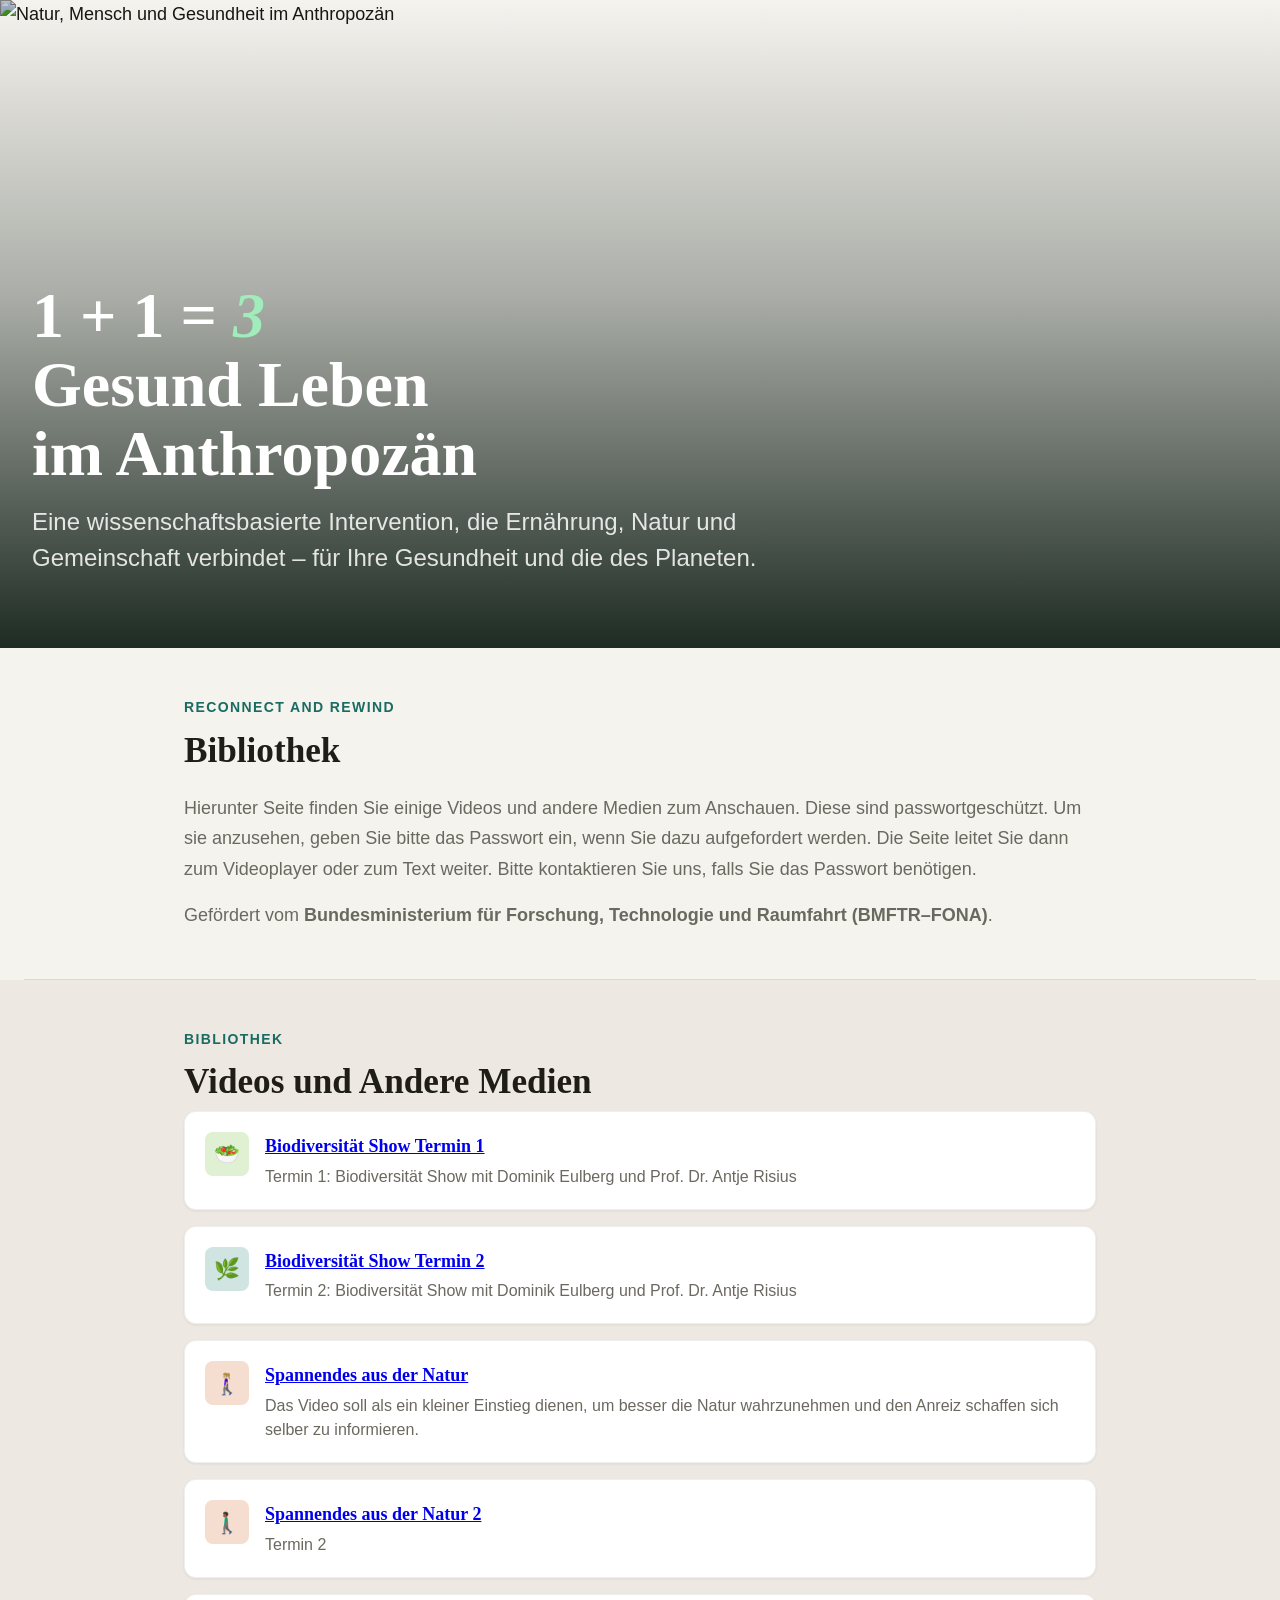
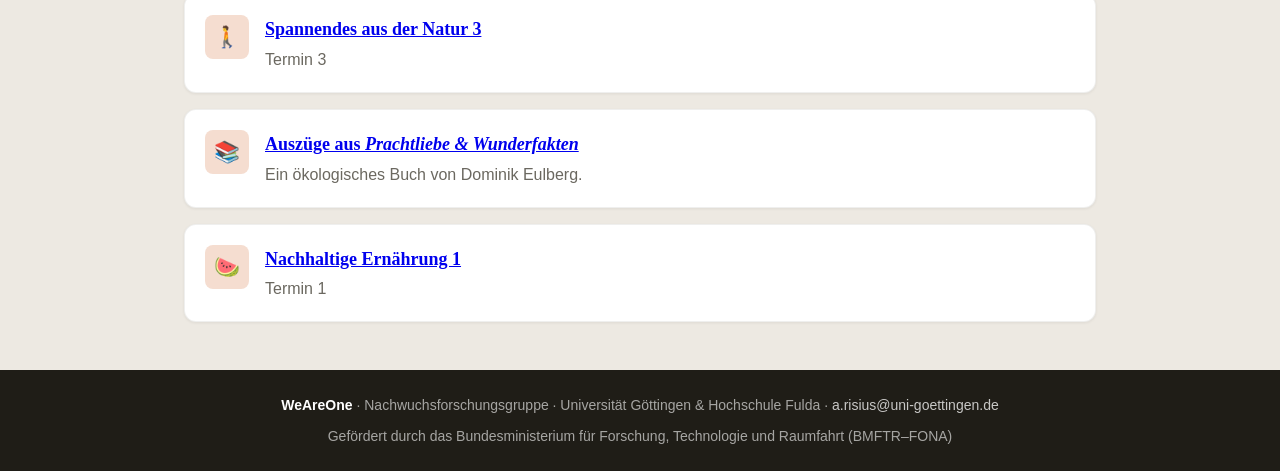
==== commit b1b4ea4c: "remove 2 videos" ====
--- a/content.html
+++ b/content.html
@@ -101,7 +101,7 @@
             <p class="pillar-desc">Termin 1</p>
           </div>
         </div>
-        <div class="pillar">
+<!--        <div class="pillar">
           <div class="pillar-icon warm">🥦</div>
           <div>
             <div class="pillar-title"><a href="#" onclick='checkPassword(event, "https://hsfulda.cloud.panopto.eu/Panopto/Pages/Viewer.aspx?id=3a5dfb46-7713-45f0-857c-b44700805efc")'>Nachhaltige Ernährung 2</a></div>
@@ -114,7 +114,7 @@
             <div class="pillar-title"><a href="#" onclick='checkPassword(event, "https://hsfulda.cloud.panopto.eu/Panopto/Pages/Viewer.aspx?id=fc95bd93-1987-48f6-8c78-b44700805fce")'>Nachhaltige Ernährung 3</a></div>
             <p class="pillar-desc">Termin 3</p>
           </div>
-        </div>
+        </div>-->
     </div>
   </div>
 </section>
